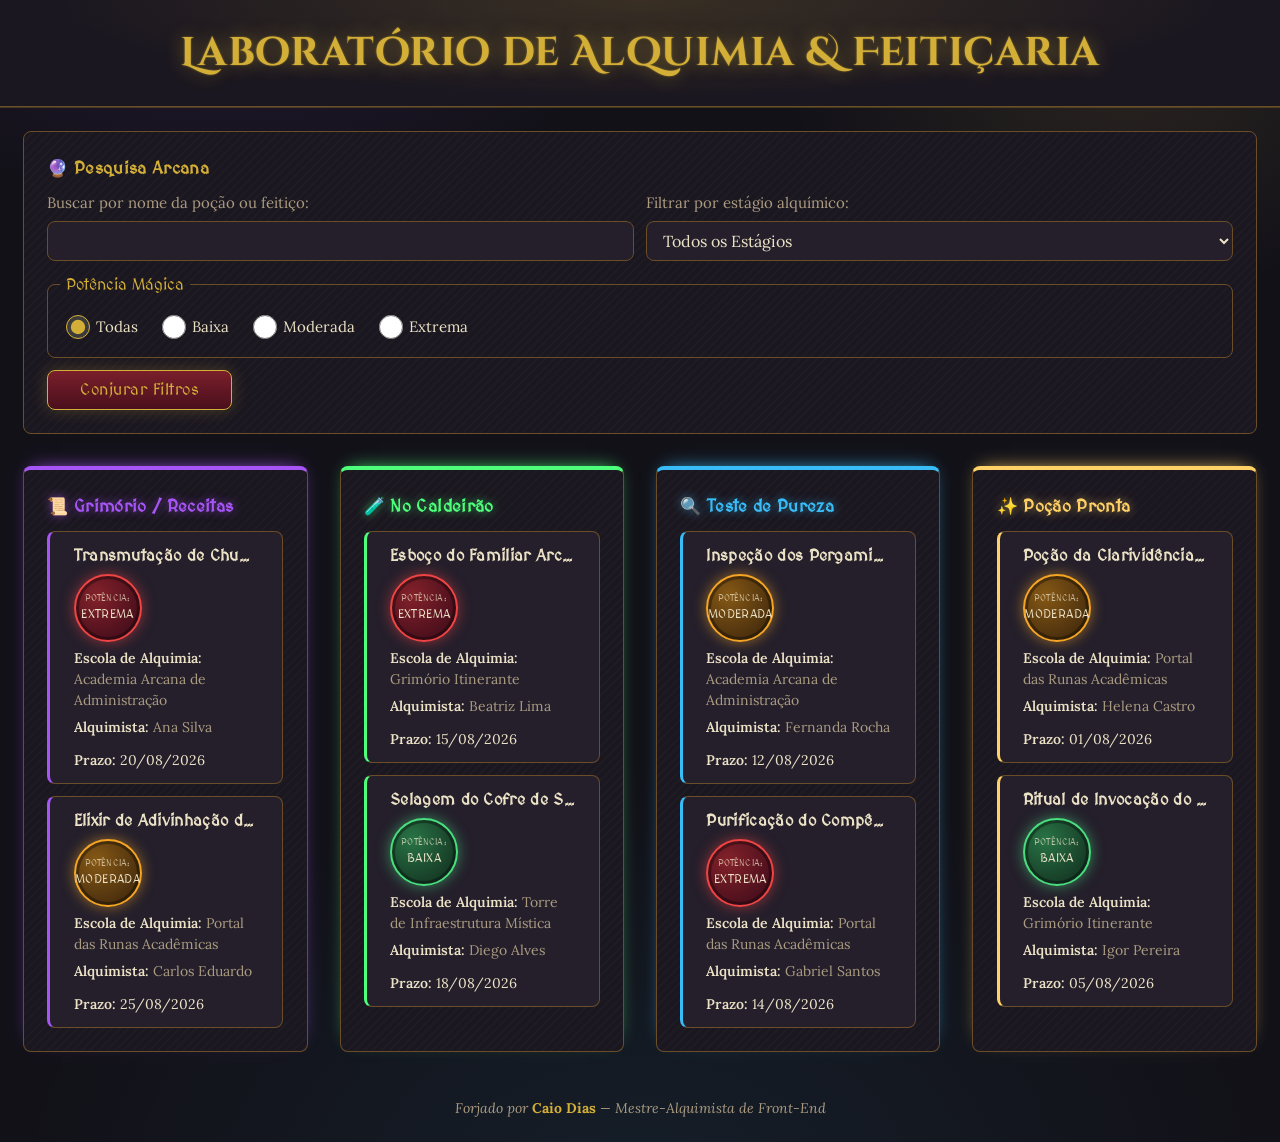
==== index.html @ 0c90422f "Refatora Kanban para tema Laboratorio de Alquimia & Feiticaria Move o quadro de tarefas academicas d" ====
<!DOCTYPE html>
<html lang="pt-BR">
<head>
    <meta charset="UTF-8">
    <meta name="viewport" content="width=device-width, initial-scale=1.0">
    <link rel="preconnect" href="https://fonts.googleapis.com">
    <link rel="preconnect" href="https://fonts.gstatic.com" crossorigin>
    <link href="https://fonts.googleapis.com/css2?family=Cinzel+Decorative:wght@400;700&family=MedievalSharp&family=Lora:ital,wght@0,400;0,500;0,600;1,400&display=swap" rel="stylesheet">
    <link rel="stylesheet" href="style.css">
    <title>Laboratório de Alquimia &amp; Feitiçaria</title>
</head>
<body>
    <header>
    <h1>Laboratório de Alquimia &amp; Feitiçaria</h1>
  </header>

  <main>
    <!-- Região de Busca e Filtros -->
    <section aria-labelledby="titulo-busca-filtros">
      <h2 id="titulo-busca-filtros">🔮 Pesquisa Arcana</h2>
      <form role="search">
        <p>
          <label for="busca-titulo">Buscar por nome da poção ou feitiço:</label>
          <input type="search" id="busca-titulo" name="busca">
        </p>

        <p>
          <label for="filtro-status">Filtrar por estágio alquímico:</label>
          <select id="filtro-status" name="status">
            <option value="">Todos os Estágios</option>
            <option value="a-fazer">📜 Grimório / Receitas</option>
            <option value="em-andamento">🧪 No Caldeirão</option>
            <option value="em-revisao">🔍 Teste de Pureza</option>
            <option value="concluida">✨ Poção Pronta</option>
          </select>
        </p>

        <fieldset>
          <legend>Potência Mágica</legend>
          <label for="prio-todas">
            <input type="radio" id="prio-todas" name="prioridade" value="todas" checked>
            Todas
          </label>
          <label for="prio-baixa">
            <input type="radio" id="prio-baixa" name="prioridade" value="baixa">
            Baixa
          </label>
          <label for="prio-media">
            <input type="radio" id="prio-media" name="prioridade" value="media">
            Moderada
          </label>
          <label for="prio-alta">
            <input type="radio" id="prio-alta" name="prioridade" value="alta">
            Extrema
          </label>
        </fieldset>

        <button type="submit">Conjurar Filtros</button>
      </form>
    </section>

    <!-- Agrupamento 1: Grimório / Receitas -->
    <section aria-labelledby="status-grimorio">
      <h2 id="status-grimorio">📜 Grimório / Receitas</h2>
      <ul>
        <li>
          <article>
            <h3>Transmutação de Chumbo em Ouro</h3>
            <p><strong>Escola de Alquimia:</strong> Academia Arcana de Administração</p>
            <p><strong>Alquimista:</strong> Ana Silva</p>
            <p><strong>Prazo:</strong> <time datetime="2026-08-20">20/08/2026</time></p>
            <p data-prioridade="alta"><strong>Potência:</strong> Extrema</p>
          </article>
        </li>
        <li>
          <article>
           <h3>Elixir de Adivinhação de Resultados</h3>
            <p><strong>Escola de Alquimia:</strong> Portal das Runas Acadêmicas</p>
            <p><strong>Alquimista:</strong> Carlos Eduardo</p>
            <p><strong>Prazo:</strong> <time datetime="2026-08-25">25/08/2026</time></p>
            <p data-prioridade="media"><strong>Potência:</strong> Moderada</p>
          </article>
        </li>
      </ul>
    </section>

    <!-- Agrupamento 2: No Caldeirão -->
    <section aria-labelledby="status-caldeirao">
      <h2 id="status-caldeirao">🧪 No Caldeirão</h2>
      <ul>
        <li>
          <article>
            <h3>Esboço do Familiar Arcano</h3>
            <p><strong>Escola de Alquimia:</strong> Grimório Itinerante</p>
            <p><strong>Alquimista:</strong> Beatriz Lima</p>
            <p><strong>Prazo:</strong> <time datetime="2026-08-15">15/08/2026</time></p>
            <p data-prioridade="alta"><strong>Potência:</strong> Extrema</p>
          </article>
        </li>
        <li>
          <article>
            <h3>Selagem do Cofre de Segredos</h3>
            <p><strong>Escola de Alquimia:</strong> Torre de Infraestrutura Mística</p>
            <p><strong>Alquimista:</strong> Diego Alves</p>
            <p><strong>Prazo:</strong> <time datetime="2026-08-18">18/08/2026</time></p>
            <p data-prioridade="baixa"><strong>Potência:</strong> Baixa</p>
          </article>
        </li>
      </ul>
    </section>

    <!-- Agrupamento 3: Teste de Pureza -->
    <section aria-labelledby="status-pureza">
      <h2 id="status-pureza">🔍 Teste de Pureza</h2>
      <ul>
        <li>
          <article>
            <h3>Inspeção dos Pergaminhos de Fundação</h3>
            <p><strong>Escola de Alquimia:</strong> Academia Arcana de Administração</p>
            <p><strong>Alquimista:</strong> Fernanda Rocha</p>
            <p><strong>Prazo:</strong> <time datetime="2026-08-12">12/08/2026</time></p>
            <p data-prioridade="media"><strong>Potência:</strong> Moderada</p>
          </article>
        </li>
        <li>
          <article>
            <h3>Purificação do Compêndio de Exigências</h3>
            <p><strong>Escola de Alquimia:</strong> Portal das Runas Acadêmicas</p>
            <p><strong>Alquimista:</strong> Gabriel Santos</p>
            <p><strong>Prazo:</strong> <time datetime="2026-08-14">14/08/2026</time></p>
            <p data-prioridade="alta"><strong>Potência:</strong> Extrema</p>
          </article>
        </li>
      </ul>
    </section>

    <!-- Agrupamento 4: Poção Pronta -->
    <section aria-labelledby="status-pocao">
      <h2 id="status-pocao">✨ Poção Pronta</h2>
      <ul>
        <li>
          <article>
            <h3>Poção da Clarividência de Requisitos</h3>
            <p><strong>Escola de Alquimia:</strong> Portal das Runas Acadêmicas</p>
            <p><strong>Alquimista:</strong> Helena Castro</p>
            <p><strong>Prazo:</strong> <time datetime="2026-08-01">01/08/2026</time></p>
            <p data-prioridade="media"><strong>Potência:</strong> Moderada</p>
          </article>
        </li>
        <li>
          <article>
            <h3>Ritual de Invocação do Projeto</h3>
            <p><strong>Escola de Alquimia:</strong> Grimório Itinerante</p>
            <p><strong>Alquimista:</strong> Igor Pereira</p>
            <p><strong>Prazo:</strong> <time datetime="2026-08-05">05/08/2026</time></p>
            <p data-prioridade="baixa"><strong>Potência:</strong> Baixa</p>
          </article>
        </li>
      </ul>
    </section>
  </main>

  <footer>
    <p>Forjado por <strong>Caio Dias</strong> — Mestre-Alquimista de Front-End</p>
  </footer>
</body>
</html>
---- style.css ----
/* ==========================================================================
   Laboratório de Alquimia & Feitiçaria — Kanban de Tarefas
   Mobile-first: regras base = tela estreita, sem media query.
   Cada @media abaixo usa min-width e é comentado com o motivo da quebra.
   ========================================================================== */

*,
*::before,
*::after {
  box-sizing: border-box;
}

:root {
  /* Superfície e texto — pedra escura de masmorra, tinta em pergaminho */
  --color-bg: #121118;
  --color-surface: #1b1720;
  --color-surface-alt: #241f2b;
  --color-text: #ece2c6;
  --color-text-muted: #ab9c81;
  --color-border: #6b4e28;
  --color-border-bright: #d4af37;
  --color-focus: #ffd166;

  /* Cores místicas por estágio do ritual */
  --color-status-grimorio: #a855f7;   /* roxo místico */
  --color-status-caldeirao: #4dff7a;  /* verde veneno */
  --color-status-pureza: #38bdf8;     /* azul mana */
  --color-status-pocao: #ffd166;      /* dourado alquímico */

  /* Selos de cera da potência mágica */
  --seal-baixa-bg: #163b26;
  --seal-baixa-border: #4ade80;
  --seal-media-bg: #4a2f0d;
  --seal-media-border: #f5a524;
  --seal-alta-bg: #4a0f1c;
  --seal-alta-border: #ef4444;

  /* Escala de espaçamento */
  --space-xs: 0.375rem;
  --space-sm: 0.75rem;
  --space-md: clamp(1rem, 0.85rem + 0.75vw, 1.5rem);
  --space-lg: clamp(1.25rem, 1rem + 1.25vw, 2.25rem);

  --radius: 0.5rem;

  /* Tipografia */
  --font-display: "Cinzel Decorative", "MedievalSharp", Georgia, serif;
  --font-heading: "MedievalSharp", "Cinzel Decorative", Georgia, serif;
  --font-body: "Lora", Georgia, serif;
}

html {
  -webkit-text-size-adjust: 100%;
}

body {
  margin: 0;
  background:
    radial-gradient(ellipse 55% 40% at 18% -5%, rgba(168, 85, 247, 0.14), transparent 60%),
    radial-gradient(ellipse 45% 35% at 88% 5%, rgba(255, 209, 102, 0.10), transparent 60%),
    radial-gradient(ellipse 70% 55% at 50% 105%, rgba(56, 189, 248, 0.08), transparent 70%),
    var(--color-bg);
  color: var(--color-text);
  font-family: var(--font-body);
  font-size: 1rem;
  line-height: 1.5;
  overflow-x: hidden;
}

img, svg {
  max-width: 100%;
}

/* Foco sempre visível, em todos os elementos focáveis */
:focus {
  outline: 3px solid var(--color-focus);
  outline-offset: 2px;
}
:focus:not(:focus-visible) {
  outline: 3px solid var(--color-focus);
}

h1, h2, h3 {
  margin: 0;
  font-weight: 700;
  font-family: var(--font-heading);
  letter-spacing: 0.02em;
}

p {
  margin: 0;
  overflow-wrap: break-word;
}

/* ==========================================================================
   Cabeçalho e rodapé
   ========================================================================== */

header {
  position: relative;
  background:
    radial-gradient(ellipse 70% 140% at 50% 0%, rgba(212, 175, 55, 0.16), transparent 65%),
    var(--color-surface);
  border-bottom: 1px solid var(--color-border);
  box-shadow: 0 1px 0 rgba(212, 175, 55, 0.25);
  padding: var(--space-md);
  text-align: center;
}

header h1 {
  font-family: var(--font-display);
  font-size: clamp(1.5rem, 1.05rem + 2vw, 2.5rem);
  color: var(--color-border-bright);
  text-shadow: 0 0 18px rgba(212, 175, 55, 0.45), 0 0 2px rgba(212, 175, 55, 0.6);
}

footer {
  padding: var(--space-md);
  color: var(--color-text-muted);
  font-size: 0.875rem;
  text-align: center;
  font-style: italic;
}

footer strong {
  color: var(--color-border-bright);
  font-style: normal;
}

/* ==========================================================================
   Quadro (main): Grid — 1 coluna no mobile, cresce com o espaço disponível
   ========================================================================== */

main {
  display: grid;
  grid-template-columns: 1fr;
  gap: var(--space-lg);
  padding: var(--space-md);
  max-width: 1800px;
  margin-inline: auto;
}

/* A seção de busca/filtros sempre ocupa a largura toda do quadro */
main > section:first-of-type {
  grid-column: 1 / -1;
}

/* Cada section direta do main vira um "cartão" de coluna, empilhada por padrão */
main > section {
  display: flex;
  flex-direction: column;
  gap: var(--space-sm);
  min-width: 0;
  background:
    repeating-linear-gradient(135deg, rgba(255, 255, 255, 0.015) 0 2px, transparent 2px 6px),
    var(--color-surface);
  border: 1px solid var(--color-border);
  border-radius: var(--radius);
  padding: var(--space-md);
}

/* Faixa de cor mística no topo de cada coluna (não repete a cor em cada regra) */
main > section:not(:first-of-type) {
  border-top: 0.25rem solid var(--status-accent, var(--color-border));
  box-shadow: 0 -6px 18px -10px var(--status-accent, transparent);
}
main > section:nth-of-type(2) { --status-accent: var(--color-status-grimorio); }
main > section:nth-of-type(3) { --status-accent: var(--color-status-caldeirao); }
main > section:nth-of-type(4) { --status-accent: var(--color-status-pureza); }
main > section:nth-of-type(5) { --status-accent: var(--color-status-pocao); }

main > section:not(:first-of-type) h2 {
  color: var(--status-accent);
  font-size: 1.0625rem;
  text-shadow: 0 0 10px color-mix(in srgb, var(--status-accent) 60%, transparent);
}

main > section:first-of-type h2 {
  font-size: 1.0625rem;
  color: var(--color-border-bright);
}

/* ==========================================================================
   Lista de tarefas da coluna: Flexbox em direção vertical
   ========================================================================== */

main > section > ul {
  display: flex;
  flex-direction: column;
  gap: var(--space-sm);
  list-style: none;
  margin: 0;
  padding: 0;
}

main > section > ul > li {
  min-width: 0;
}

/* ==========================================================================
   Cartão de tarefa: Flexbox — título com espaço livre, potência visível,
   prazo preso na base do cartão (via order + margin-top: auto)
   ========================================================================== */

article {
  display: flex;
  flex-direction: column;
  gap: var(--space-xs);
  min-width: 0;
  background: var(--color-surface-alt);
  border: 1px solid var(--color-border);
  border-left: 3px solid var(--status-accent, var(--color-border));
  border-radius: var(--radius);
  padding: var(--space-sm) var(--space-md);
  transition: transform 0.2s ease, box-shadow 0.2s ease, border-color 0.2s ease;
}

article:hover,
article:focus-within {
  transform: translateY(-0.3rem);
  border-color: var(--status-accent, var(--color-border-bright));
  box-shadow:
    0 0 0 1px var(--status-accent, var(--color-border-bright)),
    0 14px 28px -12px var(--status-accent, rgba(212, 175, 55, 0.6));
}

article h3 {
  order: 1;
  flex: 1 1 auto;
  min-width: 0;
  font-size: 1rem;
  color: var(--color-text);
  white-space: nowrap;
  overflow: hidden;
  text-overflow: ellipsis;
}

/* Potência mágica: selo de cera circular, logo abaixo do título */
article p:nth-of-type(4) {
  order: 2;
  align-self: flex-start;
}

article p[data-prioridade] {
  display: flex;
  flex-direction: column;
  align-items: center;
  justify-content: center;
  width: 4.25rem;
  height: 4.25rem;
  border-radius: 50%;
  text-align: center;
  font-family: var(--font-heading);
  font-size: 0.75rem;
  text-transform: uppercase;
  letter-spacing: 0.03em;
  border: 2px solid var(--color-border);
  box-shadow: inset 0 0 0 3px rgba(0, 0, 0, 0.35);
  color: var(--color-text);
}

article p[data-prioridade] strong {
  display: block;
  font-size: 0.5625rem;
  font-weight: 400;
  opacity: 0.75;
  letter-spacing: 0.02em;
}

article p[data-prioridade="baixa"] {
  background: radial-gradient(circle at 32% 30%, color-mix(in srgb, var(--seal-baixa-border) 35%, var(--seal-baixa-bg)), var(--seal-baixa-bg) 75%);
  border-color: var(--seal-baixa-border);
  box-shadow: inset 0 0 0 3px rgba(0, 0, 0, 0.35), 0 0 14px color-mix(in srgb, var(--seal-baixa-border) 55%, transparent);
}
article p[data-prioridade="media"] {
  background: radial-gradient(circle at 32% 30%, color-mix(in srgb, var(--seal-media-border) 35%, var(--seal-media-bg)), var(--seal-media-bg) 75%);
  border-color: var(--seal-media-border);
  box-shadow: inset 0 0 0 3px rgba(0, 0, 0, 0.35), 0 0 14px color-mix(in srgb, var(--seal-media-border) 55%, transparent);
}
article p[data-prioridade="alta"] {
  background: radial-gradient(circle at 32% 30%, color-mix(in srgb, var(--seal-alta-border) 35%, var(--seal-alta-bg)), var(--seal-alta-bg) 75%);
  border-color: var(--seal-alta-border);
  box-shadow: inset 0 0 0 3px rgba(0, 0, 0, 0.35), 0 0 14px color-mix(in srgb, var(--seal-alta-border) 55%, transparent);
}

/* Escola de Alquimia e Alquimista: corpo do cartão */
article p:nth-of-type(1) {
  order: 3;
  color: var(--color-text-muted);
  font-size: 0.875rem;
}
article p:nth-of-type(2) {
  order: 4;
  color: var(--color-text-muted);
  font-size: 0.875rem;
}

/* Prazo: sempre na base do cartão */
article p:nth-of-type(3) {
  order: 5;
  margin-top: auto;
  padding-top: var(--space-xs);
  font-size: 0.875rem;
  color: var(--color-text);
}

article strong {
  color: var(--color-text);
  font-weight: 600;
}

/* ==========================================================================
   Formulário de busca e filtros
   ========================================================================== */

form {
  display: flex;
  flex-direction: column;
  gap: var(--space-sm);
}

form p {
  display: flex;
  flex-direction: column;
  gap: var(--space-xs);
}

label {
  font-size: 0.9375rem;
  color: var(--color-text-muted);
}

input[type="search"],
select {
  width: 100%;
  min-height: 2.5rem;
  padding: var(--space-xs) var(--space-sm);
  border: 1px solid var(--color-border);
  border-radius: var(--radius);
  background: var(--color-surface-alt);
  color: var(--color-text);
  font-family: var(--font-body);
  font-size: 1rem;
}

input[type="search"]:focus,
select:focus {
  border-color: var(--color-border-bright);
}

fieldset {
  display: flex;
  flex-wrap: wrap;
  gap: var(--space-sm);
  border: 1px solid var(--color-border);
  border-radius: var(--radius);
  padding: var(--space-sm);
  margin: 0;
}

legend {
  padding: 0 var(--space-xs);
  font-family: var(--font-heading);
  font-size: 1rem;
  font-weight: 400;
  color: var(--color-border-bright);
}

fieldset label {
  display: inline-flex;
  align-items: center;
  gap: var(--space-xs);
  min-height: 1.5rem;
  padding: var(--space-xs);
  cursor: pointer;
  color: var(--color-text);
}

input[type="radio"] {
  width: 1.5rem;
  height: 1.5rem;
  margin: 0;
  accent-color: var(--color-border-bright);
}

button[type="submit"] {
  align-self: flex-start;
  min-height: 2.5rem;
  padding: var(--space-xs) var(--space-lg);
  border: 1px solid var(--color-border-bright);
  border-radius: var(--radius);
  background: linear-gradient(180deg, #7a1f2b, #4a0f1c);
  color: var(--color-border-bright);
  font-family: var(--font-heading);
  font-size: 1rem;
  letter-spacing: 0.03em;
  cursor: pointer;
  box-shadow: 0 0 16px rgba(212, 175, 55, 0.25);
  transition: box-shadow 0.2s ease, transform 0.2s ease;
}

button[type="submit"]:hover {
  box-shadow: 0 0 22px rgba(212, 175, 55, 0.5);
  transform: translateY(-1px);
}

/* Respeita usuários que preferem menos movimento */
@media (prefers-reduced-motion: reduce) {
  article,
  button[type="submit"] {
    transition: none;
  }
  article:hover,
  article:focus-within {
    transform: none;
  }
}

/* ==========================================================================
   Pontos de quebra (mobile-first, min-width)
   ========================================================================== */

/* 640px: já há largura pra busca/status/prioridade ficarem lado a lado
   sem espremer os textos dos labels, e pra 2 colunas de cards no quadro */
@media (min-width: 40em) {
  form {
    flex-direction: row;
    flex-wrap: wrap;
    align-items: flex-end;
  }

  form p {
    flex: 1 1 12rem;
  }

  fieldset {
    flex-basis: 100%;
  }

  main {
    grid-template-columns: repeat(2, 1fr);
  }
}

/* 1024px: cabem as 4 colunas do quadro lado a lado com largura confortável
   para os cartões, sem truncar demais os títulos */
@media (min-width: 64em) {
  main {
    grid-template-columns: repeat(4, 1fr);
  }
}

/* 1440px: em telas bem largas o conteúdo esticado demais prejudica a
   leitura; limita a largura e dá mais respiro entre as colunas */
@media (min-width: 90em) {
  main {
    gap: var(--space-lg);
    padding: var(--space-lg);
  }
}
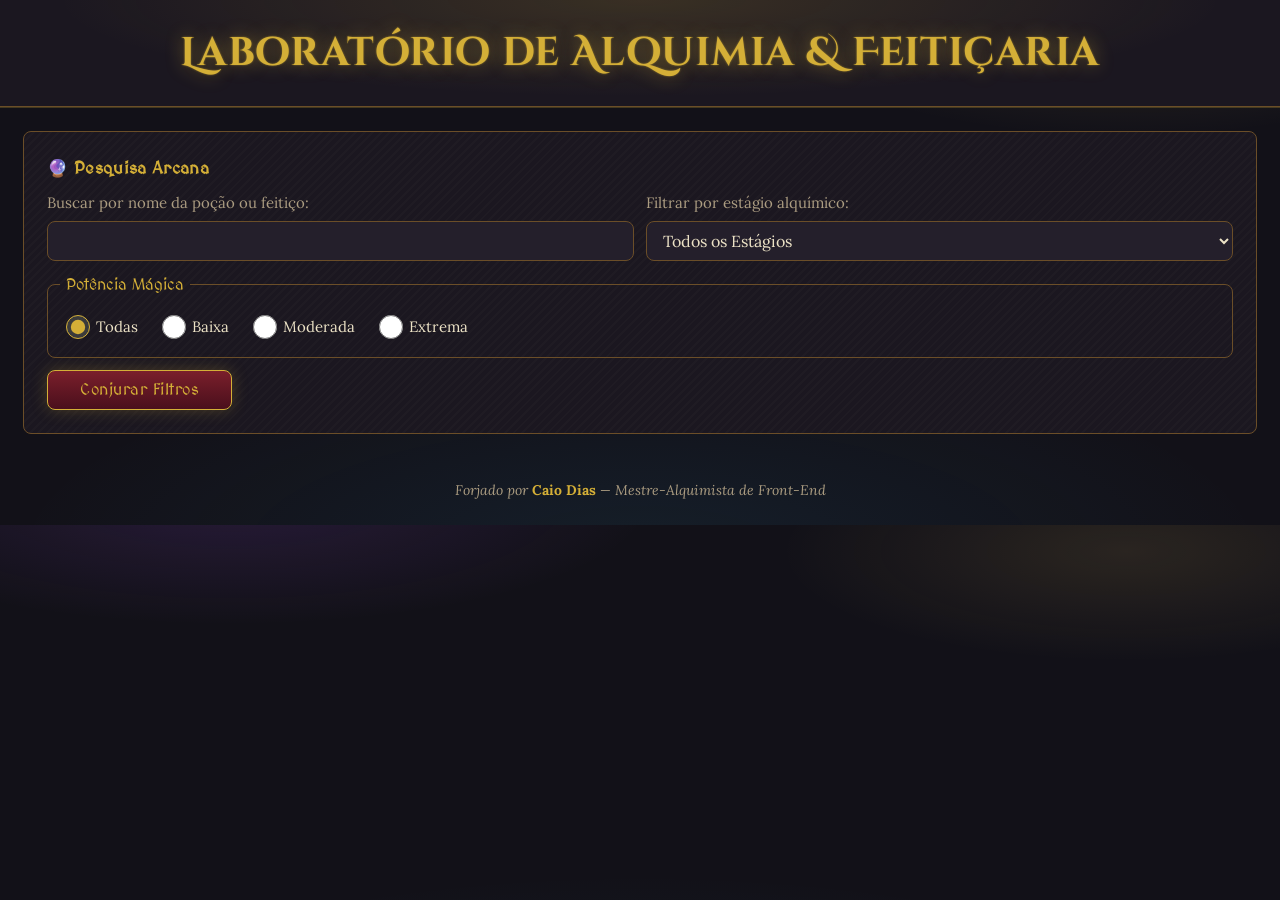
==== commit b7fa3cf2: "Prepara o HTML para os quatro estados e adiciona a região viva As quatro colunas passam a nascer vaz" ====
--- a/index.html
+++ b/index.html
@@ -8,9 +8,10 @@
     <link href="https://fonts.googleapis.com/css2?family=Cinzel+Decorative:wght@400;700&family=MedievalSharp&family=Lora:ital,wght@0,400;0,500;0,600;1,400&display=swap" rel="stylesheet">
     <link rel="stylesheet" href="style.css">
     <title>Laboratório de Alquimia &amp; Feitiçaria</title>
+    <script type="module" src="js/app.js"></script>
 </head>
 <body>
-    <header>
+  <header>
     <h1>Laboratório de Alquimia &amp; Feitiçaria</h1>
   </header>
 
@@ -59,105 +60,54 @@
       </form>
     </section>
 
-    <!-- Agrupamento 1: Grimório / Receitas -->
-    <section aria-labelledby="status-grimorio">
-      <h2 id="status-grimorio">📜 Grimório / Receitas</h2>
-      <ul>
-        <li>
-          <article>
-            <h3>Transmutação de Chumbo em Ouro</h3>
-            <p><strong>Escola de Alquimia:</strong> Academia Arcana de Administração</p>
-            <p><strong>Alquimista:</strong> Ana Silva</p>
-            <p><strong>Prazo:</strong> <time datetime="2026-08-20">20/08/2026</time></p>
-            <p data-prioridade="alta"><strong>Potência:</strong> Extrema</p>
-          </article>
-        </li>
-        <li>
-          <article>
-           <h3>Elixir de Adivinhação de Resultados</h3>
-            <p><strong>Escola de Alquimia:</strong> Portal das Runas Acadêmicas</p>
-            <p><strong>Alquimista:</strong> Carlos Eduardo</p>
-            <p><strong>Prazo:</strong> <time datetime="2026-08-25">25/08/2026</time></p>
-            <p data-prioridade="media"><strong>Potência:</strong> Moderada</p>
-          </article>
-        </li>
-      </ul>
-    </section>
+    <!-- Região viva: existe desde o primeiro byte do documento e nasce vazia.
+         O JavaScript preenche o texto a cada troca de estado, e o leitor de
+         tela anuncia a mudança sem interromper o que a pessoa está fazendo. -->
+    <p id="regiao-status" class="apenas-leitor-de-tela" role="status" aria-live="polite"></p>
 
-    <!-- Agrupamento 2: No Caldeirão -->
-    <section aria-labelledby="status-caldeirao">
-      <h2 id="status-caldeirao">🧪 No Caldeirão</h2>
-      <ul>
-        <li>
-          <article>
-            <h3>Esboço do Familiar Arcano</h3>
-            <p><strong>Escola de Alquimia:</strong> Grimório Itinerante</p>
-            <p><strong>Alquimista:</strong> Beatriz Lima</p>
-            <p><strong>Prazo:</strong> <time datetime="2026-08-15">15/08/2026</time></p>
-            <p data-prioridade="alta"><strong>Potência:</strong> Extrema</p>
-          </article>
-        </li>
-        <li>
-          <article>
-            <h3>Selagem do Cofre de Segredos</h3>
-            <p><strong>Escola de Alquimia:</strong> Torre de Infraestrutura Mística</p>
-            <p><strong>Alquimista:</strong> Diego Alves</p>
-            <p><strong>Prazo:</strong> <time datetime="2026-08-18">18/08/2026</time></p>
-            <p data-prioridade="baixa"><strong>Potência:</strong> Baixa</p>
-          </article>
-        </li>
-      </ul>
-    </section>
+    <!-- Painel dos estados de carregando, vazio e erro. Nasce escondido; o
+         JavaScript acende exatamente um estado por vez. -->
+    <div id="painel-estado" hidden>
+      <p id="painel-icone" aria-hidden="true"></p>
+      <p id="painel-titulo"></p>
+      <p id="painel-detalhe"></p>
+      <button type="button" id="botao-tentar-novamente" hidden>Refazer o ritual</button>
+    </div>
 
-    <!-- Agrupamento 3: Teste de Pureza -->
-    <section aria-labelledby="status-pureza">
-      <h2 id="status-pureza">🔍 Teste de Pureza</h2>
-      <ul>
-        <li>
-          <article>
-            <h3>Inspeção dos Pergaminhos de Fundação</h3>
-            <p><strong>Escola de Alquimia:</strong> Academia Arcana de Administração</p>
-            <p><strong>Alquimista:</strong> Fernanda Rocha</p>
-            <p><strong>Prazo:</strong> <time datetime="2026-08-12">12/08/2026</time></p>
-            <p data-prioridade="media"><strong>Potência:</strong> Moderada</p>
-          </article>
-        </li>
-        <li>
-          <article>
-            <h3>Purificação do Compêndio de Exigências</h3>
-            <p><strong>Escola de Alquimia:</strong> Portal das Runas Acadêmicas</p>
-            <p><strong>Alquimista:</strong> Gabriel Santos</p>
-            <p><strong>Prazo:</strong> <time datetime="2026-08-14">14/08/2026</time></p>
-            <p data-prioridade="alta"><strong>Potência:</strong> Extrema</p>
-          </article>
-        </li>
-      </ul>
-    </section>
+    <!-- Contagem visível do estado de sucesso. -->
+    <p id="resumo-quadro" hidden></p>
 
-    <!-- Agrupamento 4: Poção Pronta -->
-    <section aria-labelledby="status-pocao">
-      <h2 id="status-pocao">✨ Poção Pronta</h2>
-      <ul>
-        <li>
-          <article>
-            <h3>Poção da Clarividência de Requisitos</h3>
-            <p><strong>Escola de Alquimia:</strong> Portal das Runas Acadêmicas</p>
-            <p><strong>Alquimista:</strong> Helena Castro</p>
-            <p><strong>Prazo:</strong> <time datetime="2026-08-01">01/08/2026</time></p>
-            <p data-prioridade="media"><strong>Potência:</strong> Moderada</p>
-          </article>
-        </li>
-        <li>
-          <article>
-            <h3>Ritual de Invocação do Projeto</h3>
-            <p><strong>Escola de Alquimia:</strong> Grimório Itinerante</p>
-            <p><strong>Alquimista:</strong> Igor Pereira</p>
-            <p><strong>Prazo:</strong> <time datetime="2026-08-05">05/08/2026</time></p>
-            <p data-prioridade="baixa"><strong>Potência:</strong> Baixa</p>
-          </article>
-        </li>
-      </ul>
-    </section>
+    <noscript>
+      <p>Este laboratório precisa de JavaScript habilitado para consultar o grimório de fórmulas.</p>
+    </noscript>
+
+    <!-- Quadro: as quatro colunas nascem vazias e são preenchidas por
+         renderizacao.js a partir do array devolvido por api.js. -->
+    <div id="quadro" hidden>
+      <!-- Agrupamento 1: Grimório / Receitas -->
+      <section aria-labelledby="status-grimorio">
+        <h2 id="status-grimorio">📜 Grimório / Receitas</h2>
+        <ul data-lista-status="a-fazer"></ul>
+      </section>
+
+      <!-- Agrupamento 2: No Caldeirão -->
+      <section aria-labelledby="status-caldeirao">
+        <h2 id="status-caldeirao">🧪 No Caldeirão</h2>
+        <ul data-lista-status="em-andamento"></ul>
+      </section>
+
+      <!-- Agrupamento 3: Teste de Pureza -->
+      <section aria-labelledby="status-pureza">
+        <h2 id="status-pureza">🔍 Teste de Pureza</h2>
+        <ul data-lista-status="em-revisao"></ul>
+      </section>
+
+      <!-- Agrupamento 4: Poção Pronta -->
+      <section aria-labelledby="status-pocao">
+        <h2 id="status-pocao">✨ Poção Pronta</h2>
+        <ul data-lista-status="concluida"></ul>
+      </section>
+    </div>
   </main>
 
   <footer>
--- a/style.css
+++ b/style.css
@@ -71,6 +71,26 @@
   max-width: 100%;
 }
 
+/* Estados escondidos pelo JavaScript. O !important garante que o atributo
+   hidden vença as regras de display declaradas mais abaixo. */
+[hidden] {
+  display: none !important;
+}
+
+/* Visível apenas para leitores de tela: a região viva não ocupa espaço,
+   mas nunca sai do fluxo do documento (display: none a silenciaria). */
+.apenas-leitor-de-tela {
+  position: absolute;
+  width: 1px;
+  height: 1px;
+  margin: -1px;
+  padding: 0;
+  border: 0;
+  overflow: hidden;
+  clip-path: inset(50%);
+  white-space: nowrap;
+}
+
 /* Foco sempre visível, em todos os elementos focáveis */
 :focus {
   outline: 3px solid var(--color-focus);
@@ -128,25 +148,29 @@
 }
 
 /* ==========================================================================
-   Quadro (main): Grid — 1 coluna no mobile, cresce com o espaço disponível
+   Página (main): Flexbox vertical — busca, painel de estado e quadro
+   Quadro (#quadro): Grid — 1 coluna no mobile, cresce com o espaço disponível
    ========================================================================== */
 
 main {
-  display: grid;
-  grid-template-columns: 1fr;
+  display: flex;
+  flex-direction: column;
   gap: var(--space-lg);
   padding: var(--space-md);
   max-width: 1800px;
   margin-inline: auto;
-}
-
-/* A seção de busca/filtros sempre ocupa a largura toda do quadro */
-main > section:first-of-type {
-  grid-column: 1 / -1;
-}
-
-/* Cada section direta do main vira um "cartão" de coluna, empilhada por padrão */
-main > section {
+  width: 100%;
+}
+
+#quadro {
+  display: grid;
+  grid-template-columns: 1fr;
+  gap: var(--space-lg);
+}
+
+/* A busca e cada coluna do quadro compartilham a superfície de pergaminho */
+main > section,
+#quadro > section {
   display: flex;
   flex-direction: column;
   gap: var(--space-sm);
@@ -160,22 +184,22 @@
 }
 
 /* Faixa de cor mística no topo de cada coluna (não repete a cor em cada regra) */
-main > section:not(:first-of-type) {
+#quadro > section {
   border-top: 0.25rem solid var(--status-accent, var(--color-border));
   box-shadow: 0 -6px 18px -10px var(--status-accent, transparent);
 }
-main > section:nth-of-type(2) { --status-accent: var(--color-status-grimorio); }
-main > section:nth-of-type(3) { --status-accent: var(--color-status-caldeirao); }
-main > section:nth-of-type(4) { --status-accent: var(--color-status-pureza); }
-main > section:nth-of-type(5) { --status-accent: var(--color-status-pocao); }
-
-main > section:not(:first-of-type) h2 {
+#quadro > section:nth-of-type(1) { --status-accent: var(--color-status-grimorio); }
+#quadro > section:nth-of-type(2) { --status-accent: var(--color-status-caldeirao); }
+#quadro > section:nth-of-type(3) { --status-accent: var(--color-status-pureza); }
+#quadro > section:nth-of-type(4) { --status-accent: var(--color-status-pocao); }
+
+#quadro > section h2 {
   color: var(--status-accent);
   font-size: 1.0625rem;
   text-shadow: 0 0 10px color-mix(in srgb, var(--status-accent) 60%, transparent);
 }
 
-main > section:first-of-type h2 {
+main > section h2 {
   font-size: 1.0625rem;
   color: var(--color-border-bright);
 }
@@ -184,7 +208,7 @@
    Lista de tarefas da coluna: Flexbox em direção vertical
    ========================================================================== */
 
-main > section > ul {
+#quadro > section > ul {
   display: flex;
   flex-direction: column;
   gap: var(--space-sm);
@@ -193,8 +217,22 @@
   padding: 0;
 }
 
-main > section > ul > li {
+#quadro > section > ul > li {
   min-width: 0;
+}
+
+/* Coluna sem nenhuma tarefa daquele estágio: o vazio é dito, não deixado
+   em branco (usa ::after porque a lista é preenchida por JavaScript) */
+#quadro > section > ul:empty::after {
+  content: "Nenhuma fórmula neste estágio.";
+  display: block;
+  padding: var(--space-sm);
+  border: 1px dashed var(--color-border);
+  border-radius: var(--radius);
+  color: var(--color-text-muted);
+  font-size: 0.8125rem;
+  font-style: italic;
+  text-align: center;
 }
 
 /* ==========================================================================
@@ -310,6 +348,73 @@
 }
 
 /* ==========================================================================
+   Painel dos estados: carregando, vazio e erro
+   Um só painel, três aparências, escolhidas por [data-estado].
+   O quarto estado (sucesso) esconde o painel e mostra o quadro.
+   ========================================================================== */
+
+#painel-estado {
+  display: flex;
+  flex-direction: column;
+  align-items: center;
+  gap: var(--space-sm);
+  min-height: 14rem;
+  justify-content: center;
+  background:
+    repeating-linear-gradient(135deg, rgba(255, 255, 255, 0.015) 0 2px, transparent 2px 6px),
+    var(--color-surface);
+  border: 1px solid var(--estado-accent, var(--color-border));
+  border-radius: var(--radius);
+  padding: var(--space-lg) var(--space-md);
+  text-align: center;
+  box-shadow: 0 0 32px -18px var(--estado-accent, transparent);
+}
+
+#painel-estado[data-estado="carregando"] { --estado-accent: var(--color-status-pureza); }
+#painel-estado[data-estado="vazio"]      { --estado-accent: var(--color-text-muted); }
+#painel-estado[data-estado="erro"]       { --estado-accent: var(--seal-alta-border); }
+
+#painel-icone {
+  font-size: 2.5rem;
+  line-height: 1;
+}
+
+/* Chama do caldeirão pulsando enquanto a resposta não chega */
+#painel-estado[data-estado="carregando"] #painel-icone {
+  animation: pulsar-chama 1.2s ease-in-out infinite;
+}
+
+@keyframes pulsar-chama {
+  0%, 100% { opacity: 1;   transform: scale(1); }
+  50%      { opacity: 0.5; transform: scale(0.9); }
+}
+
+#painel-titulo {
+  font-family: var(--font-heading);
+  font-size: clamp(1.125rem, 1rem + 0.6vw, 1.5rem);
+  color: var(--estado-accent, var(--color-text));
+}
+
+#painel-detalhe {
+  max-width: 46ch;
+  color: var(--color-text-muted);
+  font-size: 0.9375rem;
+}
+
+/* Contagem visível do estado de sucesso */
+#resumo-quadro {
+  align-self: flex-start;
+  padding: var(--space-xs) var(--space-md);
+  border: 1px solid var(--color-border);
+  border-left: 3px solid var(--color-border-bright);
+  border-radius: var(--radius);
+  background: var(--color-surface);
+  color: var(--color-text-muted);
+  font-size: 0.875rem;
+  font-style: italic;
+}
+
+/* ==========================================================================
    Formulário de busca e filtros
    ========================================================================== */
 
@@ -383,7 +488,8 @@
   accent-color: var(--color-border-bright);
 }
 
-button[type="submit"] {
+button[type="submit"],
+#botao-tentar-novamente {
   align-self: flex-start;
   min-height: 2.5rem;
   padding: var(--space-xs) var(--space-lg);
@@ -399,7 +505,8 @@
   transition: box-shadow 0.2s ease, transform 0.2s ease;
 }
 
-button[type="submit"]:hover {
+button[type="submit"]:hover,
+#botao-tentar-novamente:hover {
   box-shadow: 0 0 22px rgba(212, 175, 55, 0.5);
   transform: translateY(-1px);
 }
@@ -407,8 +514,12 @@
 /* Respeita usuários que preferem menos movimento */
 @media (prefers-reduced-motion: reduce) {
   article,
-  button[type="submit"] {
+  button[type="submit"],
+  #botao-tentar-novamente {
     transition: none;
+  }
+  #painel-estado[data-estado="carregando"] #painel-icone {
+    animation: none;
   }
   article:hover,
   article:focus-within {
@@ -437,7 +548,7 @@
     flex-basis: 100%;
   }
 
-  main {
+  #quadro {
     grid-template-columns: repeat(2, 1fr);
   }
 }
@@ -445,7 +556,7 @@
 /* 1024px: cabem as 4 colunas do quadro lado a lado com largura confortável
    para os cartões, sem truncar demais os títulos */
 @media (min-width: 64em) {
-  main {
+  #quadro {
     grid-template-columns: repeat(4, 1fr);
   }
 }
@@ -454,7 +565,10 @@
    leitura; limita a largura e dá mais respiro entre as colunas */
 @media (min-width: 90em) {
   main {
+    padding: var(--space-lg);
+  }
+
+  #quadro {
     gap: var(--space-lg);
-    padding: var(--space-lg);
-  }
-}
+  }
+}
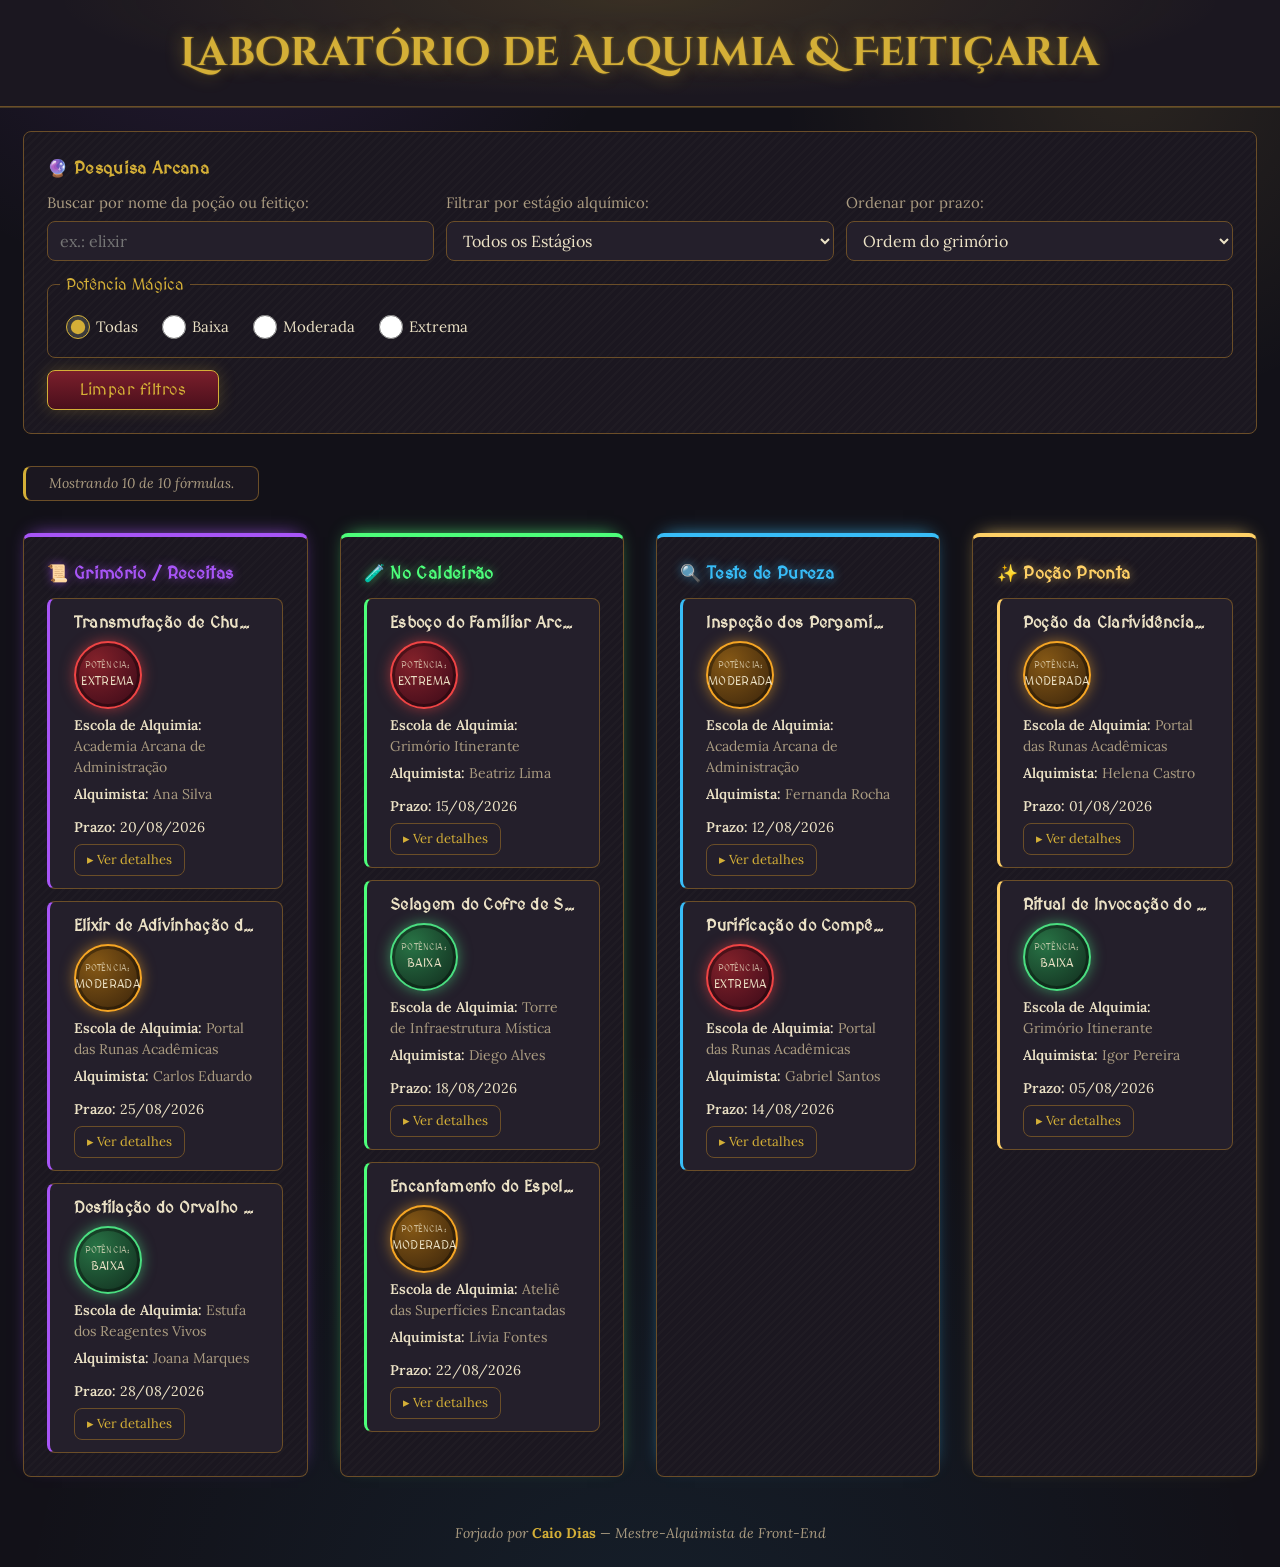
==== commit 27149133: "E4: liga busca, filtros e ordenação a um estado único O estado passa a ser a fonte e a tela uma proj" ====
--- a/index.html
+++ b/index.html
@@ -19,16 +19,17 @@
     <!-- Região de Busca e Filtros -->
     <section aria-labelledby="titulo-busca-filtros">
       <h2 id="titulo-busca-filtros">🔮 Pesquisa Arcana</h2>
-      <form role="search">
+      <form role="search" id="formulario-filtros" novalidate>
         <p>
           <label for="busca-titulo">Buscar por nome da poção ou feitiço:</label>
-          <input type="search" id="busca-titulo" name="busca">
+          <input type="search" id="busca-titulo" name="busca"
+                 autocomplete="off" placeholder="ex.: elixir">
         </p>
 
         <p>
           <label for="filtro-status">Filtrar por estágio alquímico:</label>
           <select id="filtro-status" name="status">
-            <option value="">Todos os Estágios</option>
+            <option value="todos">Todos os Estágios</option>
             <option value="a-fazer">📜 Grimório / Receitas</option>
             <option value="em-andamento">🧪 No Caldeirão</option>
             <option value="em-revisao">🔍 Teste de Pureza</option>
@@ -36,7 +37,16 @@
           </select>
         </p>
 
-        <fieldset>
+        <p>
+          <label for="ordenacao">Ordenar por prazo:</label>
+          <select id="ordenacao" name="ordenacao">
+            <option value="grimorio">Ordem do grimório</option>
+            <option value="prazo-crescente">Prazo mais próximo primeiro</option>
+            <option value="prazo-decrescente">Prazo mais distante primeiro</option>
+          </select>
+        </p>
+
+        <fieldset id="grupo-prioridade">
           <legend>Potência Mágica</legend>
           <label for="prio-todas">
             <input type="radio" id="prio-todas" name="prioridade" value="todas" checked>
@@ -56,7 +66,7 @@
           </label>
         </fieldset>
 
-        <button type="submit">Conjurar Filtros</button>
+        <button type="button" id="limpar-filtros" class="botao">Limpar filtros</button>
       </form>
     </section>
 
@@ -71,7 +81,7 @@
       <p id="painel-icone" aria-hidden="true"></p>
       <p id="painel-titulo"></p>
       <p id="painel-detalhe"></p>
-      <button type="button" id="botao-tentar-novamente" hidden>Refazer o ritual</button>
+      <button type="button" id="botao-tentar-novamente" class="botao" hidden>Refazer o ritual</button>
     </div>
 
     <!-- Contagem visível do estado de sucesso. -->
--- a/style.css
+++ b/style.css
@@ -274,7 +274,7 @@
 }
 
 /* Potência mágica: selo de cera circular, logo abaixo do título */
-article p:nth-of-type(4) {
+article > p:nth-of-type(4) {
   order: 2;
   align-self: flex-start;
 }
@@ -322,19 +322,19 @@
 }
 
 /* Escola de Alquimia e Alquimista: corpo do cartão */
-article p:nth-of-type(1) {
+article > p:nth-of-type(1) {
   order: 3;
   color: var(--color-text-muted);
   font-size: 0.875rem;
 }
-article p:nth-of-type(2) {
+article > p:nth-of-type(2) {
   order: 4;
   color: var(--color-text-muted);
   font-size: 0.875rem;
 }
 
 /* Prazo: sempre na base do cartão */
-article p:nth-of-type(3) {
+article > p:nth-of-type(3) {
   order: 5;
   margin-top: auto;
   padding-top: var(--space-xs);
@@ -345,6 +345,71 @@
 article strong {
   color: var(--color-text);
   font-weight: 600;
+}
+
+/* --------------------------------------------------------------------------
+   Detalhes do cartão: o botão e o bloco que ele abre.
+   Os dois entram depois do prazo (que tem margin-top: auto), por isso ficam
+   colados na base do cartão.
+   -------------------------------------------------------------------------- */
+
+.botao-cartao {
+  order: 6;
+  align-self: flex-start;
+  min-height: 2rem;
+  padding: var(--space-xs) var(--space-sm);
+  border: 1px solid var(--color-border);
+  border-radius: var(--radius);
+  background: transparent;
+  color: var(--color-border-bright);
+  font-family: var(--font-body);
+  font-size: 0.8125rem;
+  cursor: pointer;
+  transition: border-color 0.2s ease, background-color 0.2s ease;
+}
+
+.botao-cartao:hover {
+  border-color: var(--color-border-bright);
+  background: rgba(212, 175, 55, 0.08);
+}
+
+/* O botão informa sozinho se está aberto ou fechado: o seta acompanha o
+   aria-expanded, então o estado visual e o estado anunciado nunca divergem. */
+.botao-cartao::before {
+  content: "▸ ";
+}
+.botao-cartao[aria-expanded="true"]::before {
+  content: "▾ ";
+}
+
+.detalhes-cartao {
+  order: 7;
+  border-top: 1px dashed var(--color-border);
+  padding-top: var(--space-xs);
+  font-size: 0.8125rem;
+}
+
+/* Rótulo e valor lado a lado, quebrando para duas linhas quando não couber */
+.detalhes-cartao dl {
+  display: grid;
+  grid-template-columns: auto 1fr;
+  gap: 0.125rem var(--space-xs);
+  margin: 0;
+}
+
+.detalhes-cartao dt {
+  color: var(--color-text-muted);
+  font-weight: 600;
+}
+
+.detalhes-cartao dt::after {
+  content: ":";
+}
+
+.detalhes-cartao dd {
+  margin: 0;
+  min-width: 0;
+  color: var(--color-text);
 }
 
 /* ==========================================================================
@@ -372,6 +437,7 @@
 
 #painel-estado[data-estado="carregando"] { --estado-accent: var(--color-status-pureza); }
 #painel-estado[data-estado="vazio"]      { --estado-accent: var(--color-text-muted); }
+#painel-estado[data-estado="sem-resultado"] { --estado-accent: var(--color-status-pureza); }
 #painel-estado[data-estado="erro"]       { --estado-accent: var(--seal-alta-border); }
 
 #painel-icone {
@@ -399,6 +465,12 @@
   max-width: 46ch;
   color: var(--color-text-muted);
   font-size: 0.9375rem;
+}
+
+/* O painel centraliza tudo, inclusive o botão de refazer */
+#painel-estado #botao-tentar-novamente {
+  align-self: center;
+  margin-top: var(--space-xs);
 }
 
 /* Contagem visível do estado de sucesso */
@@ -488,8 +560,7 @@
   accent-color: var(--color-border-bright);
 }
 
-button[type="submit"],
-#botao-tentar-novamente {
+.botao {
   align-self: flex-start;
   min-height: 2.5rem;
   padding: var(--space-xs) var(--space-lg);
@@ -505,8 +576,7 @@
   transition: box-shadow 0.2s ease, transform 0.2s ease;
 }
 
-button[type="submit"]:hover,
-#botao-tentar-novamente:hover {
+.botao:hover {
   box-shadow: 0 0 22px rgba(212, 175, 55, 0.5);
   transform: translateY(-1px);
 }
@@ -514,8 +584,8 @@
 /* Respeita usuários que preferem menos movimento */
 @media (prefers-reduced-motion: reduce) {
   article,
-  button[type="submit"],
-  #botao-tentar-novamente {
+  .botao,
+  .botao-cartao {
     transition: none;
   }
   #painel-estado[data-estado="carregando"] #painel-icone {
